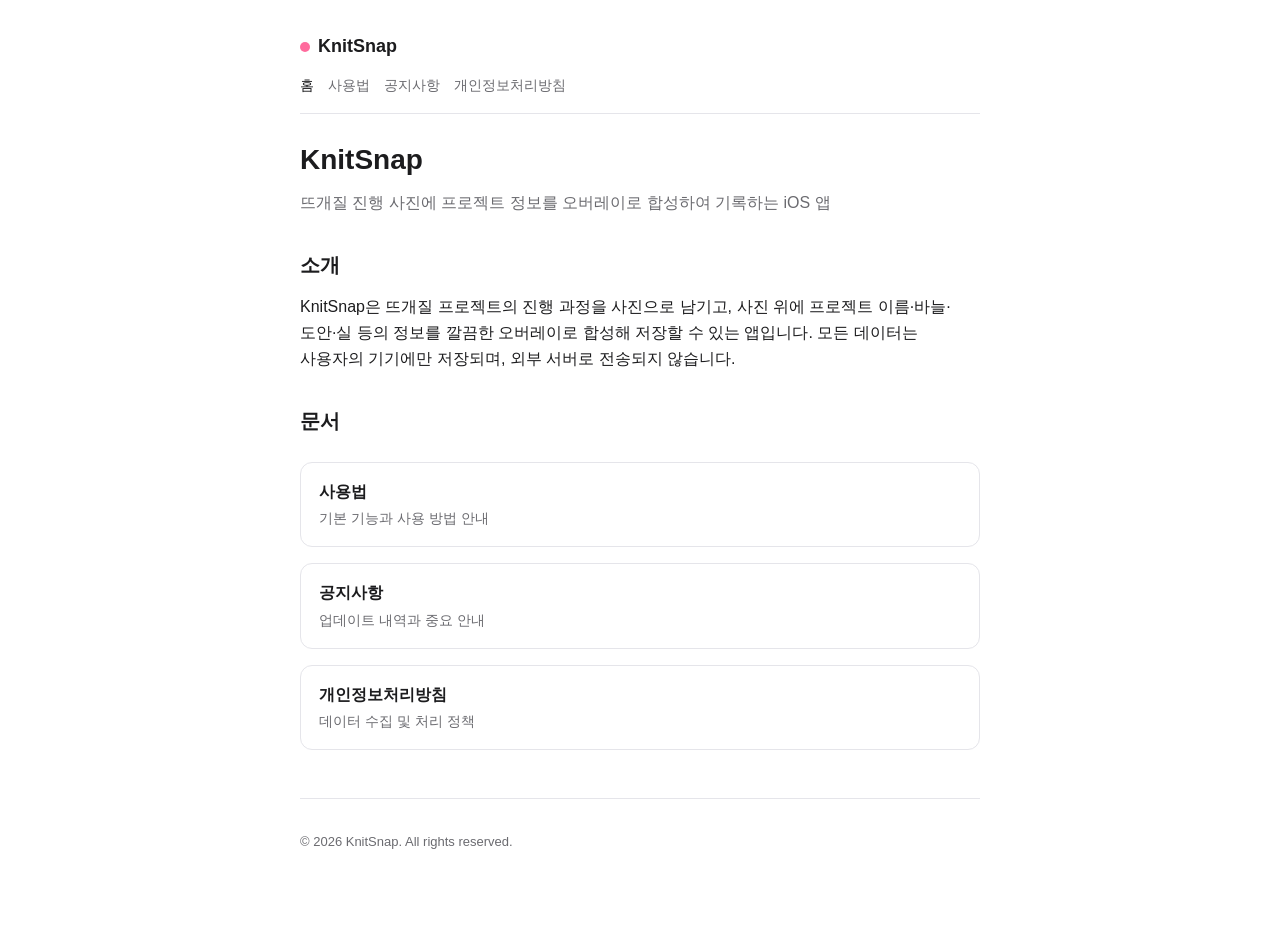
==== docs/index.html @ 47b79af1 "init page" ====
<!DOCTYPE html>
<html lang="ko">
<head>
  <meta charset="UTF-8" />
  <meta name="viewport" content="width=device-width, initial-scale=1.0" />
  <title>KnitSnap</title>
  <meta name="description" content="뜨개질 진행 사진에 프로젝트 정보를 오버레이로 합성하여 기록하는 iOS 앱" />
  <link rel="stylesheet" href="style.css" />
</head>
<body>
  <div class="container">
    <header class="site">
      <a href="./" class="brand"><span class="dot"></span>KnitSnap</a>
      <nav class="site">
        <a href="./" aria-current="page">홈</a>
        <a href="guide.html">사용법</a>
        <a href="notice.html">공지사항</a>
        <a href="privacy.html">개인정보처리방침</a>
      </nav>
    </header>

    <main>
      <h1>KnitSnap</h1>
      <p class="tagline">뜨개질 진행 사진에 프로젝트 정보를 오버레이로 합성하여 기록하는 iOS 앱</p>

      <h2>소개</h2>
      <p>KnitSnap은 뜨개질 프로젝트의 진행 과정을 사진으로 남기고, 사진 위에 프로젝트 이름·바늘·도안·실 등의 정보를 깔끔한 오버레이로 합성해 저장할 수 있는 앱입니다. 모든 데이터는 사용자의 기기에만 저장되며, 외부 서버로 전송되지 않습니다.</p>

      <h2>문서</h2>
      <ul class="card-list">
        <li>
          <a href="guide.html">
            <div class="title">사용법</div>
            <div class="desc">기본 기능과 사용 방법 안내</div>
          </a>
        </li>
        <li>
          <a href="notice.html">
            <div class="title">공지사항</div>
            <div class="desc">업데이트 내역과 중요 안내</div>
          </a>
        </li>
        <li>
          <a href="privacy.html">
            <div class="title">개인정보처리방침</div>
            <div class="desc">데이터 수집 및 처리 정책</div>
          </a>
        </li>
      </ul>
    </main>

    <footer class="site">
      <p>&copy; 2026 KnitSnap. All rights reserved.</p>
    </footer>
  </div>
</body>
</html>
---- docs/style.css ----
:root {
  --bg: #ffffff;
  --fg: #1c1c1e;
  --muted: #6b6b70;
  --border: #e5e5ea;
  --accent: #ff6b9d;
  --accent-fg: #ffffff;
  --code-bg: #f2f2f7;
  --max-width: 720px;
}

@media (prefers-color-scheme: dark) {
  :root {
    --bg: #000000;
    --fg: #f2f2f7;
    --muted: #98989f;
    --border: #2c2c2e;
    --code-bg: #1c1c1e;
  }
}

* {
  box-sizing: border-box;
}

html {
  -webkit-text-size-adjust: 100%;
}

body {
  margin: 0;
  padding: 0;
  background: var(--bg);
  color: var(--fg);
  font-family: -apple-system, BlinkMacSystemFont, "SF Pro Text",
    "Helvetica Neue", "Apple SD Gothic Neo", "Noto Sans KR", sans-serif;
  font-size: 16px;
  line-height: 1.65;
  word-break: keep-all;
  overflow-wrap: break-word;
}

.container {
  max-width: var(--max-width);
  margin: 0 auto;
  padding: 32px 20px 80px;
}

header.site {
  border-bottom: 1px solid var(--border);
  margin-bottom: 28px;
  padding-bottom: 16px;
}

header.site .brand {
  display: inline-flex;
  align-items: center;
  gap: 8px;
  font-weight: 700;
  font-size: 18px;
  color: var(--fg);
  text-decoration: none;
}

header.site .brand .dot {
  display: inline-block;
  width: 10px;
  height: 10px;
  border-radius: 50%;
  background: var(--accent);
}

nav.site {
  margin-top: 12px;
  display: flex;
  flex-wrap: wrap;
  gap: 14px;
  font-size: 14px;
}

nav.site a {
  color: var(--muted);
  text-decoration: none;
}

nav.site a:hover,
nav.site a[aria-current="page"] {
  color: var(--fg);
}

h1 {
  font-size: 28px;
  line-height: 1.3;
  margin: 0 0 8px;
}

h2 {
  font-size: 20px;
  margin: 32px 0 12px;
}

h3 {
  font-size: 17px;
  margin: 24px 0 8px;
}

p {
  margin: 12px 0;
}

ul,
ol {
  padding-left: 22px;
  margin: 12px 0;
}

li + li {
  margin-top: 4px;
}

a {
  color: var(--accent);
}

.meta {
  color: var(--muted);
  font-size: 14px;
  margin-top: 0;
}

.tagline {
  color: var(--muted);
  font-size: 16px;
  margin-bottom: 24px;
}

.card-list {
  list-style: none;
  padding: 0;
  margin: 24px 0;
  display: grid;
  gap: 12px;
}

.card-list a {
  display: block;
  padding: 16px 18px;
  border: 1px solid var(--border);
  border-radius: 12px;
  color: var(--fg);
  text-decoration: none;
  transition: border-color 0.15s ease;
}

.card-list a:hover {
  border-color: var(--accent);
}

.card-list .title {
  font-weight: 600;
  margin-bottom: 2px;
}

.card-list .desc {
  color: var(--muted);
  font-size: 14px;
}

code {
  background: var(--code-bg);
  padding: 2px 6px;
  border-radius: 4px;
  font-size: 0.9em;
}

hr {
  border: none;
  border-top: 1px solid var(--border);
  margin: 32px 0;
}

footer.site {
  margin-top: 48px;
  padding-top: 20px;
  border-top: 1px solid var(--border);
  color: var(--muted);
  font-size: 13px;
}

.lang-divider {
  margin: 40px 0;
  border-top: 1px dashed var(--border);
}
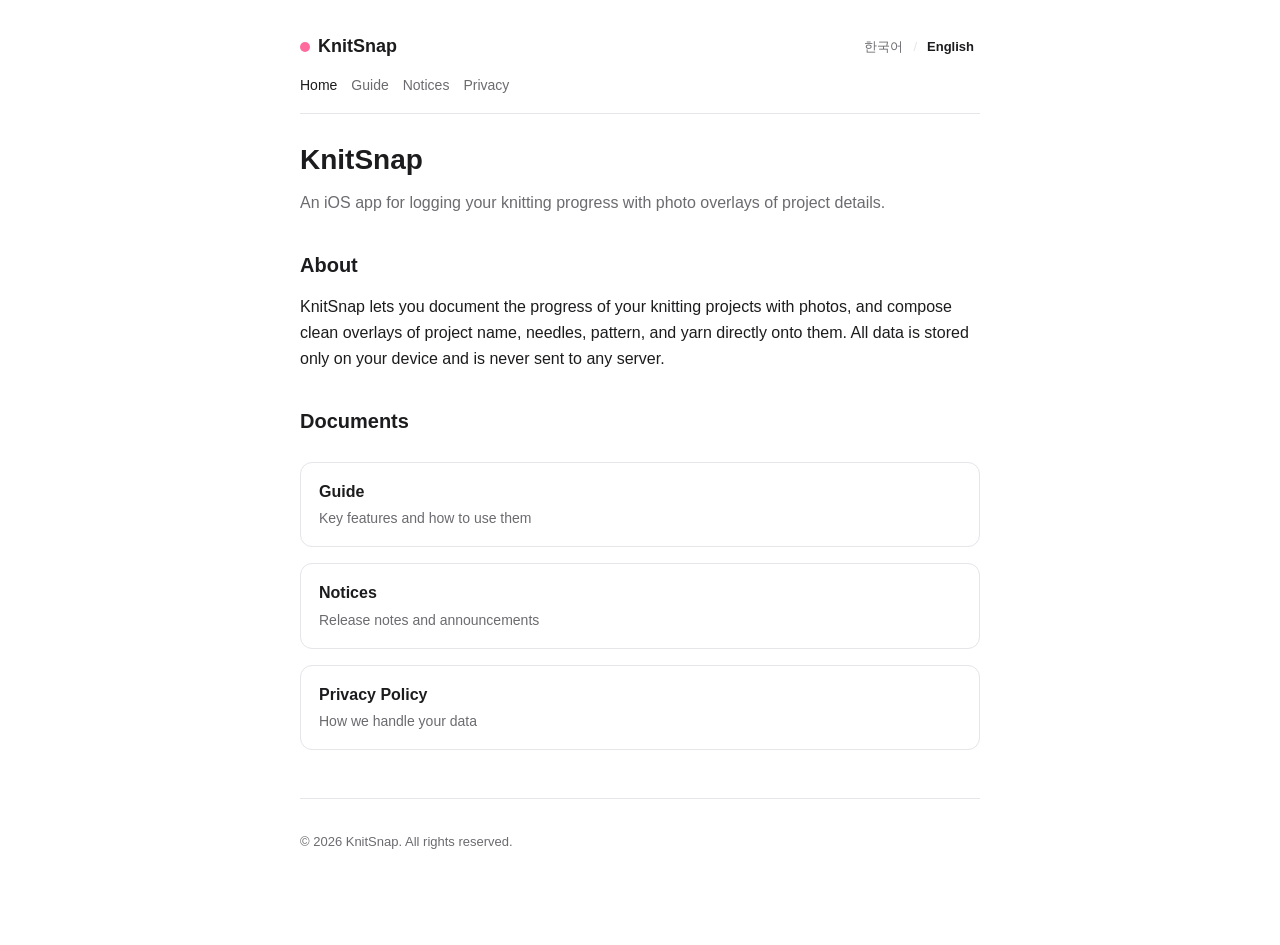
==== commit 752547a7: "Add en pages" ====
--- a/docs/index.html
+++ b/docs/index.html
@@ -1,57 +1,30 @@
 <!DOCTYPE html>
-<html lang="ko">
+<html>
 <head>
   <meta charset="UTF-8" />
   <meta name="viewport" content="width=device-width, initial-scale=1.0" />
   <title>KnitSnap</title>
-  <meta name="description" content="뜨개질 진행 사진에 프로젝트 정보를 오버레이로 합성하여 기록하는 iOS 앱" />
+  <meta name="description" content="KnitSnap — iOS knitting progress log app" />
+  <script>
+    (function () {
+      var lang = (navigator.language || "").toLowerCase();
+      var target = lang.indexOf("ko") === 0 ? "./ko/" : "./en/";
+      window.location.replace(target);
+    })();
+  </script>
+  <meta http-equiv="refresh" content="0; url=./ko/" />
   <link rel="stylesheet" href="style.css" />
 </head>
 <body>
   <div class="container">
-    <header class="site">
-      <a href="./" class="brand"><span class="dot"></span>KnitSnap</a>
-      <nav class="site">
-        <a href="./" aria-current="page">홈</a>
-        <a href="guide.html">사용법</a>
-        <a href="notice.html">공지사항</a>
-        <a href="privacy.html">개인정보처리방침</a>
-      </nav>
-    </header>
-
     <main>
       <h1>KnitSnap</h1>
-      <p class="tagline">뜨개질 진행 사진에 프로젝트 정보를 오버레이로 합성하여 기록하는 iOS 앱</p>
-
-      <h2>소개</h2>
-      <p>KnitSnap은 뜨개질 프로젝트의 진행 과정을 사진으로 남기고, 사진 위에 프로젝트 이름·바늘·도안·실 등의 정보를 깔끔한 오버레이로 합성해 저장할 수 있는 앱입니다. 모든 데이터는 사용자의 기기에만 저장되며, 외부 서버로 전송되지 않습니다.</p>
-
-      <h2>문서</h2>
-      <ul class="card-list">
-        <li>
-          <a href="guide.html">
-            <div class="title">사용법</div>
-            <div class="desc">기본 기능과 사용 방법 안내</div>
-          </a>
-        </li>
-        <li>
-          <a href="notice.html">
-            <div class="title">공지사항</div>
-            <div class="desc">업데이트 내역과 중요 안내</div>
-          </a>
-        </li>
-        <li>
-          <a href="privacy.html">
-            <div class="title">개인정보처리방침</div>
-            <div class="desc">데이터 수집 및 처리 정책</div>
-          </a>
-        </li>
-      </ul>
+      <p class="tagline">Redirecting… / 이동 중…</p>
+      <p>
+        <a href="./ko/">한국어</a> &nbsp;/&nbsp;
+        <a href="./en/">English</a>
+      </p>
     </main>
-
-    <footer class="site">
-      <p>&copy; 2026 KnitSnap. All rights reserved.</p>
-    </footer>
   </div>
 </body>
 </html>
--- a/docs/style.css
+++ b/docs/style.css
@@ -88,6 +88,41 @@
   color: var(--fg);
 }
 
+.header-row {
+  display: flex;
+  justify-content: space-between;
+  align-items: center;
+  gap: 12px;
+}
+
+.lang-toggle {
+  font-size: 13px;
+  display: inline-flex;
+  align-items: center;
+  gap: 4px;
+  white-space: nowrap;
+}
+
+.lang-toggle a {
+  color: var(--muted);
+  text-decoration: none;
+  padding: 2px 6px;
+  border-radius: 4px;
+}
+
+.lang-toggle a:hover {
+  color: var(--fg);
+}
+
+.lang-toggle a[aria-current="page"] {
+  color: var(--fg);
+  font-weight: 600;
+}
+
+.lang-toggle .sep {
+  color: var(--border);
+}
+
 h1 {
   font-size: 28px;
   line-height: 1.3;
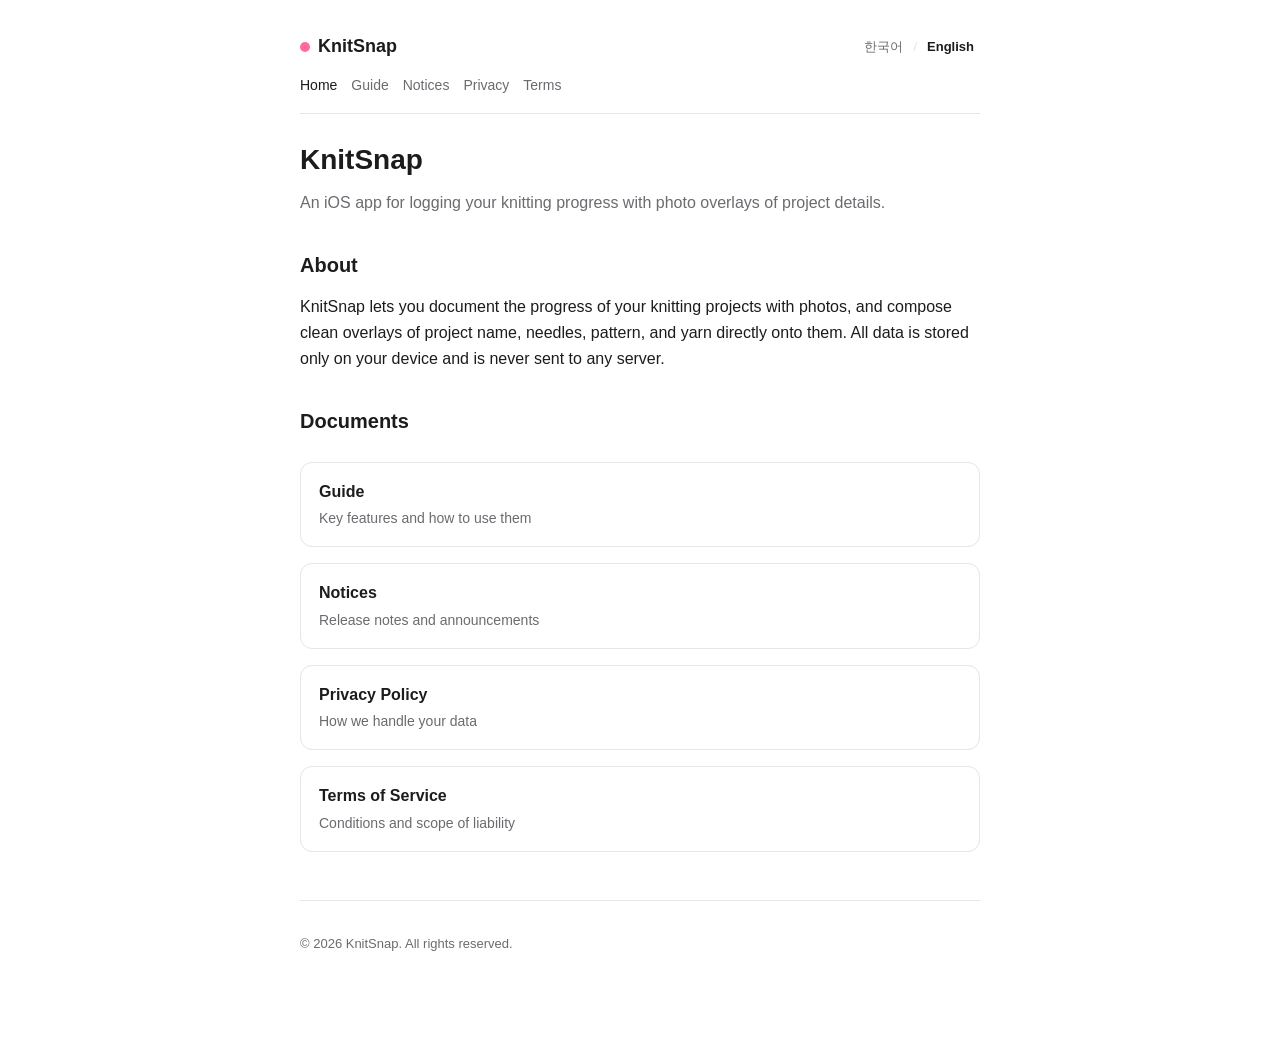
==== commit f5810af3: "Add favicon (KnitSnap camera logo) to all pages Added docs/favicon.png and icon/apple-touch-icon lin" ====
--- a/docs/index.html
+++ b/docs/index.html
@@ -13,6 +13,8 @@
     })();
   </script>
   <meta http-equiv="refresh" content="0; url=./ko/" />
+  <link rel="icon" type="image/png" href="favicon.png" />
+  <link rel="apple-touch-icon" href="favicon.png" />
   <link rel="stylesheet" href="style.css" />
 </head>
 <body>
